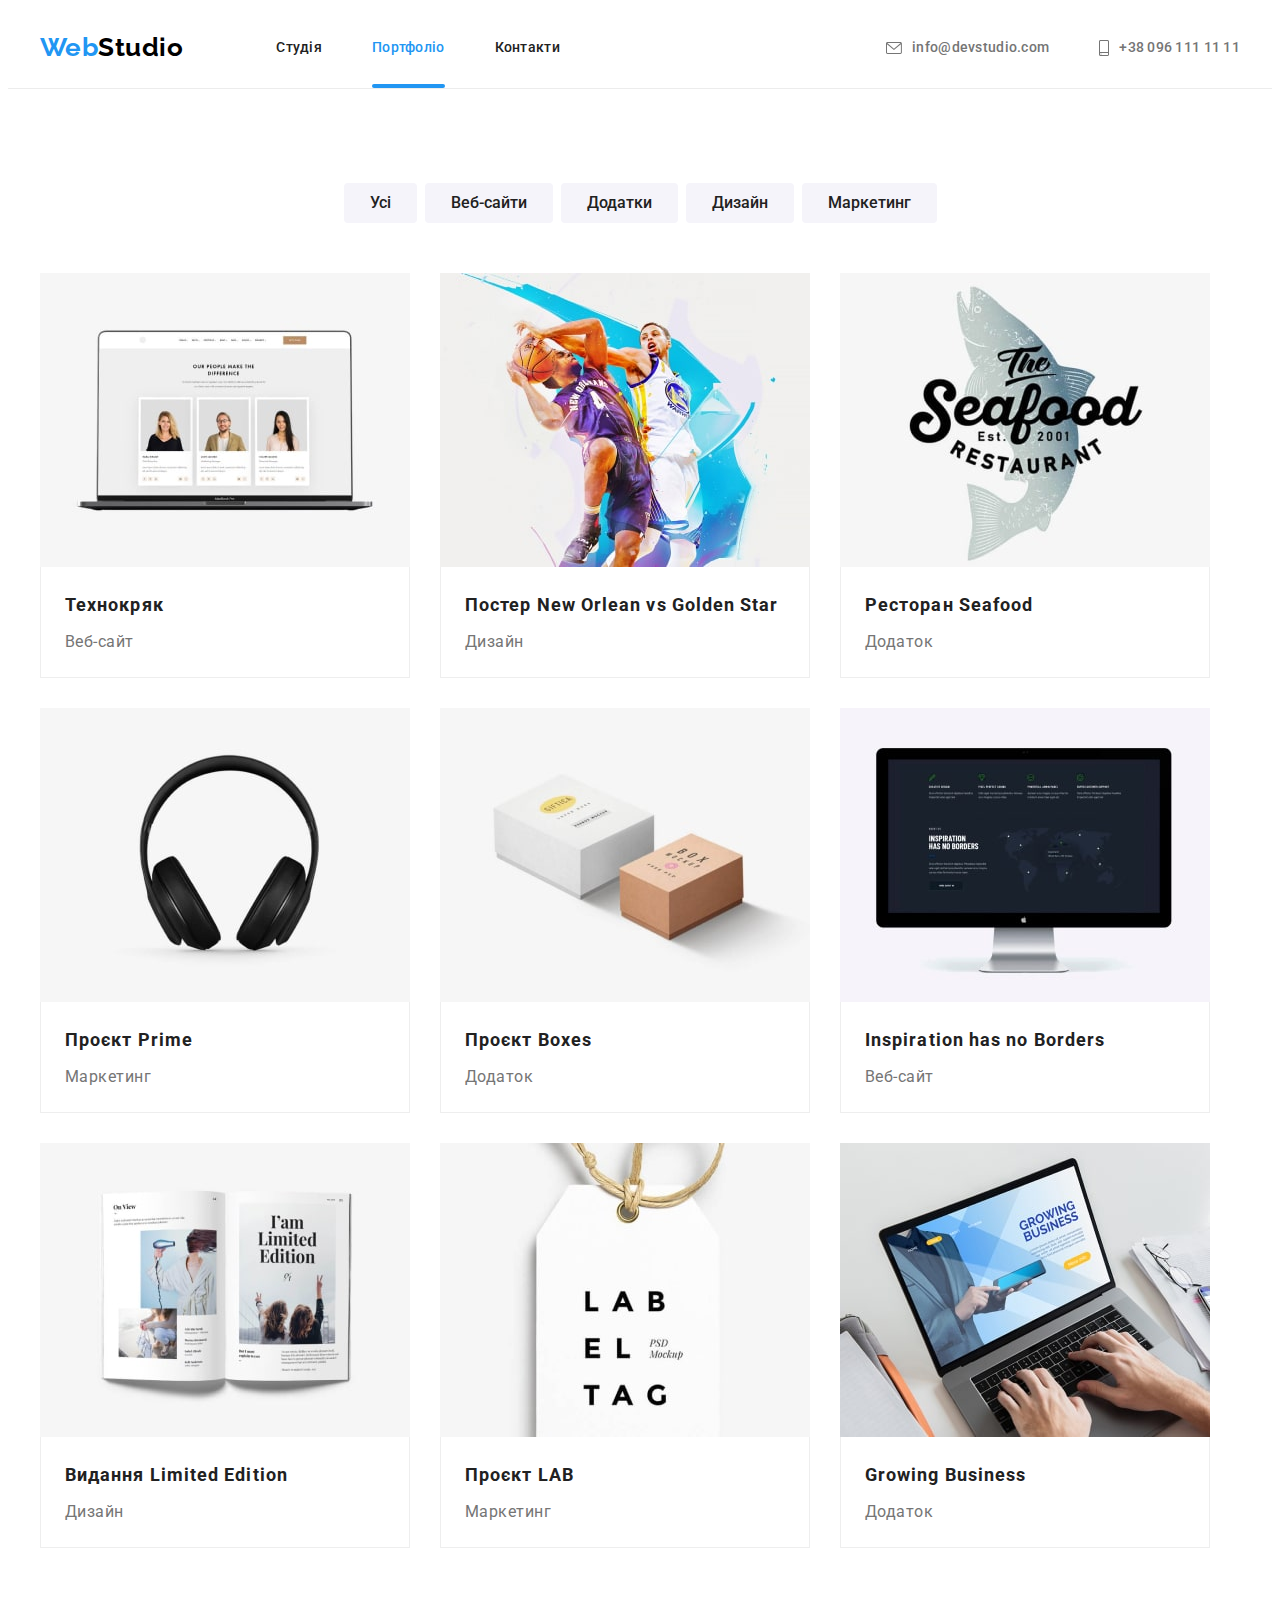
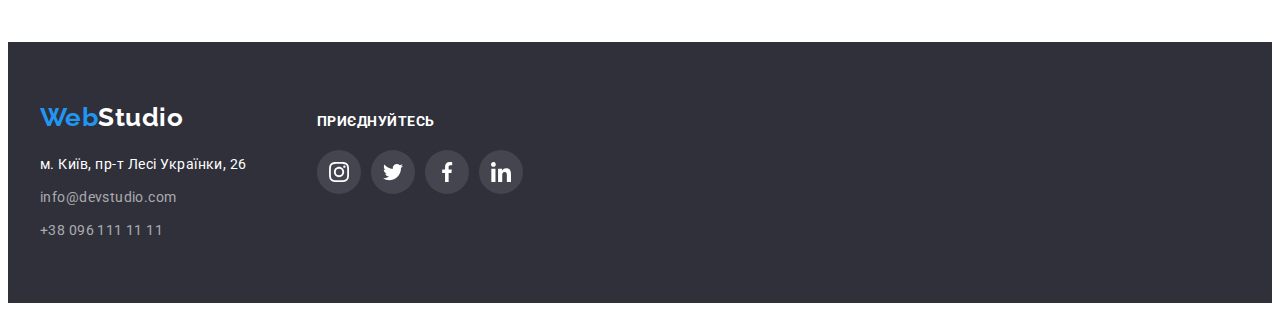
==== portfolio.html @ 1878b2ed "line on nav" ====
<!DOCTYPE html>
<html lang="uk">
	<head>
		<meta charset="UTF-8" />
		<meta http-equiv="X-UA-Compatible" content="IE=edge" />
		<meta name="viewport" content="width=device-width, initial-scale=1.0" />
		<title>Document</title>
		<link rel="preconnect" href="https://fonts.googleapis.com" />
		<link rel="preconnect" href="https://fonts.gstatic.com" crossorigin />
		<link
			href="https://fonts.googleapis.com/css2?family=Raleway:wght@700&family=Roboto:wght@400;500;700;900&display=swap"
			rel="stylesheet"
		/>
		<link
			rel="stylesheet"
			href="https://cdnjs.cloudflare.com/ajax/libs/modern-normalize/1.1.0/modern-normalize.min.css"
			integrity="sha512-wpPYUAdjBVSE4KJnH1VR1HeZfpl1ub8YT/NKx4PuQ5NmX2tKuGu6U/JRp5y+Y8XG2tV+wKQpNHVUX03MfMFn9Q=="
			crossorigin="anonymous"
			referrerpolicy="no-referrer"
		/>
		<link rel="stylesheet" href="./css/styles.css" />
	</head>

	<body>
		<header class="main-header">
			<div class="container page-header">
				<nav class="main-nav">
					<a href="./index.html" lang="en" class="logo"><span class="accent">Web</span>Studio </a>
					<ul class="site-nav">
						<li class="item"><a href="./index.html" class="link">Студія</a></li>
						<li class="item"><a href="./portfolio.html" class="link current">Портфоліо</a></li>
						<li class="item"><a href="" class="link">Контакти</a></li>
					</ul>
				</nav>
				<ul class="contacts">
					<li class="item">
						<a href="mailto:info@devstudio.com" class="link">
							<svg class="item-mail" width="16px" height="12px">
								<use href="./images/symbol-defs.svg#icon-envelope"></use>
							</svg>
							info@devstudio.com</a
						></li
					>
					<li class="item"
						><a href="tel:+380961111111" class="link">
							<svg class="item-phone" width="10px" height="16px">
								<use href="./images/symbol-defs.svg#icon-smartphone"></use>
							</svg>
							+38 096 111 11 11</a
						></li
					>
				</ul>
			</div>
		</header>
		<main>
			<section class="section">
				<div class="container">
					<h1 class="filter-title">Портфоліо</h1>
					<ul class="filter">
						<li class="item"><button type="button" class="filter-button">Усі</button></li>
						<li class="item"><button type="button" class="filter-button">Веб-сайти</button></li>
						<li class="item"><button type="button" class="filter-button">Додатки</button></li>
						<li class="item"><button type="button" class="filter-button">Дизайн</button></li>
						<li class="item"><button type="button" class="filter-button">Маркетинг</button></li>
					</ul>

					<ul class="element">
						<li class="works">
							<a href="" class="list">
								<div class="works-thumb">
									<img src="./images/p1.jpg" alt="Технокряк" width="370" height="294" />
									<p class="works-resource">Ресурс пропонує комплексні пропозиції з різним рівнем функціоналу та сервісів. Все це дозволить
										відвідувачу отримати вичерпні відомості про компанію чи приватну особу.</p>
								</div>
								<div class="works-content">
									<h2 class="element-title">Технокряк</h2>
									<p class="element-text">Веб-сайт</p>
								</div>
							</a>
						</li>
						<li class="works">
							<a href="" class="list">
								<img src="./images/p2.jpg" alt="Баскетболісти" width="370" height="294" />
								<div class="works-content">
									<h2 class="element-title">Постер <span lang="en">New Orlean vs Golden Star</span></h2>
									<p class="element-text">Дизайн</p>
								</div>
							</a>
						</li>
						<li class="works">
							<a href="" class="list">
								<img src="./images/p3.jpg" alt="Назва ресторану" width="370" height="294" />
								<div class="works-content">
									<h2 class="element-title">Ресторан <span lang="en">Seafood</span></h2>
									<p class="element-text">Додаток</p>
								</div>
							</a>
						</li>

						<li class="works">
							<a href="" class="list">
								<img src="./images/p4.jpg" alt="Навушники" width="370" height="294" />
								<div class="works-content">
									<h2 class="element-title">Проєкт <span lang="en">Prime</span></h2>
									<p class="element-text">Маркетинг</p>
								</div>
							</a>
						</li>
						<li class="works">
							<a href="" class="list">
								<img src="./images/p5.jpg" alt="Коробки" width="370" height="294" />
								<div class="works-content">
									<h2 class="element-title">Проєкт <span lang="en">Boxes</span></h2>
									<p class="element-text">Додаток</p>
								</div>
							</a>
						</li>
						<li class="works">
							<a href="" class="list">
								<img src="./images/p6.jpg" alt="Монитор" width="370" height="294" />
								<div class="works-content">
									<h2 class="element-title"><span lang="en">Inspiration has no Borders</span></h2>
									<p class="element-text">Веб-сайт</p>
								</div>
							</a>
						</li>
						<li class="works">
							<a href="" class="list">
								<img src="./images/p7.jpg" alt="Журнал" width="370" height="294" />
								<div class="works-content">
									<h2 class="element-title">Видання <span lang="en">Limited Edition</span></h2>
									<p class="element-text">Дизайн</p>
								</div>
							</a>
						</li>
						<li class="works">
							<a href="" class="list">
								<img src="./images/p8.jpg" alt="Бирка" width="370" height="294" />
								<div class="works-content">
									<h2 class="element-title">Проєкт <span lang="en">LAB</span></h2>
									<p class="element-text">Маркетинг</p>
								</div>
							</a>
						</li>
						<li class="works">
							<a href="" class="list">
								<img src="./images/p9.jpg" alt="Ноутбук" width="370" height="294" />
								<div class="works-content">
									<h2 class="element-title"><span lang="en">Growing Business</span></h2>
									<p class="element-text">Додаток</p>
								</div>
							</a>
						</li>
					</ul>
				</div>
			</section>
		</main>
		<footer class="page-footer">
			<div class="container footer-all">
				<div class="first-part-footer">
					<a href="./index.html" lang="en" class="logo-footer"><span class="accent">Web</span>Studio</a>
					<address class="offline-address">
						м. Київ, пр-т Лесі Українки, 26 <br />
						<div class="contacts-footer">
							<a href="mailto:info@devstudio.com" class="link-footer">info@devstudio.com</a> <br />
							<a href="tel:+380961111111" class="link-footer">+38 096 111 11 11</a>
						</div>
					</address>
				</div>
				<div class="come-back">
					<p class="connection-social">приєднуйтесь</p>
					<ul class="net-item-social">
						<li class="item-social"
							><a href="" class="social-link"
								><svg class="team-social">
									<use href="./images/symbol-defs.svg#icon-instagram"></use></svg></a
						></li>
						<li class="item-social"
							><a href="" class="social-link"
								><svg class="team-social">
									<use href="./images/symbol-defs.svg#icon-twitter"></use></svg></a
						></li>
						<li class="item-social"
							><a href="" class="social-link"
								><svg class="team-social">
									<use href="./images/symbol-defs.svg#icon-facebook"></use></svg></a
						></li>
						<li class="item-social"
							><a href="" class="social-link"
								><svg class="team-social">
									<use href="./images/symbol-defs.svg#icon-linkedin"></use></svg></a
						></li>
					</ul>
				</div>
			</div>
		</footer>
	</body>
</html>
---- css/styles.css ----
:root {
	--primary-text-color: #757575;
	--title-text-color: #212121;
	--accent-color: #2196f3;
	--primary-bg-color: #f5f5f5;
	--bg-button: #f5f4fa;
	--accent-button-color: #ffffff;
	--card-set-gap: 30px;
	--timing-function: cubic-bezier(0.4, 0, 0.2, 1);
}
body {
	color: var(--title-text-color);
	/* background: var(--primary-bg-color); */
	font-family: Roboto, sans-serif;
	letter-spacing: 0.03em;
}

h1,
h2,
h3,
h4,
p {
	margin: 0;
}

ul {
	list-style: none;
	margin: 0;
	padding: 0;
}
img {
	display: block;
	max-width: 100%;
}

.section {
	padding-top: 94px;
	padding-bottom: 94px;
}
.middle {
	padding-top: 0;
}

.main-header {
	border-bottom: 1px solid #ececec;
}
.page-header {
	display: flex;
	align-items: center;
	justify-content: space-between;
	margin-left: auto;
}
.container {
	padding-left: 15px;
	padding-right: 15px;
	margin-left: auto;
	margin-right: auto;
	width: 1200px;
}

.main-nav {
	display: flex;
	align-items: center;
}
.logo {
	display: block;
	padding-top: 24px;
	padding-bottom: 25px;

	color: #000000;
	font-family: Raleway, sans-serif;
	font-weight: 700;
	font-size: 26px;
	line-height: 1.19;
	text-decoration: none;
}
.accent {
	color: var(--accent-color);
}
.link {
	display: flex;
	align-items: center;
	justify-content: center;
	position: relative;
	padding-top: 32px;
	padding-bottom: 32px;

	color: var(--primary-text-color);
	font-weight: 500;
	font-size: 14px;
	line-height: 1.14;
	letter-spacing: 0.02em;
	text-decoration: none;
}
.link:hover,
.link:focus {
	color: var(--accent-color);
}
.link:hover svg,
.link:focus svg {
	fill: var(--accent-color);
}

.site-nav {
	display: flex;
	margin-left: 93px;
}
.site-nav .item:not(:last-child) {
	margin-right: 50px;
}
.site-nav a {
	color: var(--title-text-color);
}
.site-nav a:hover,
.site-nav a:focus {
	color: var(--accent-color);
}
.site-nav .link.current {
	color: var(--accent-color);
}

.link.current::after {
	content: "";
	display: block;
	position: absolute;
	left: 0;
	bottom: 0;
	width: 100%;
	height: 4px;

	background: #2196f3;
	border-radius: 2px;
}

.contacts {
	display: flex;
	align-items: center;
}
.contacts .item + .item {
	margin-left: 50px;
}
.item-mail,
.item-phone {
	margin-right: 10px;
	fill: var(--primary-text-color);
}
.item-mail:hover,
.item-phone:hover,
.item-mail:focus,
.item-phone:focus {
	fill: var(--accent-color);
}

.filter-title {
	display: none;
}
.filter {
	display: flex;
	justify-content: center;
	margin-bottom: 50px;
}
.filter .item + .item {
	margin-left: 8px;
}
.filter-button {
	display: inline-block;
	/* box-shadow: 0px 3px 1px rgba(0, 0, 0, 0.1), 0px 1px 2px rgba(0, 0, 0, 0.08), 0px 2px 2px rgba(0, 0, 0, 0.12); */
	border-radius: 4px;
	padding: 6px 25px;
	min-width: 73px;
	text-align: center;
	border: 1px solid transparent;

	color: var(--title-text-color);
	background-color: var(--bg-button);
	font-family: inherit;
	font-weight: 500;
	font-size: 16px;
	line-height: 1.62;
	cursor: pointer;
	text-decoration: none;
}
.filter-button:not(:first-child) {
	padding: 6px 22px;
}
.filter-button:hover,
.filter-button:focus {
	color: var(--accent-button-color);
	background-color: var(--accent-color);
	box-shadow: 0px 3px 1px rgba(0, 0, 0, 0.1), 0px 1px 2px rgba(0, 0, 0, 0.08), 0px 2px 2px rgba(0, 0, 0, 0.12);
}
.element {
	padding: 0;
	margin: 0;
	list-style: none;
	display: flex;
	flex-wrap: wrap;
	margin-left: calc(-1 * var(--card-set-gap));
	margin-top: calc(-1 * var(--card-set-gap));
}
.works {
	flex-basis: calc(100% / 3-var(--card-set-gap));
	margin-left: var(--card-set-gap);
	margin-top: var(--card-set-gap);
	background-color: #ffffff;
}
.works-thumb {
	position: relative;
}
.works-thumb::before {
	content: "";
	display: inline-block;
	position: absolute;
	top: 0;
	left: 0;
	width: 100%;
	height: 100%;
	background: rgba(33, 150, 243, 0.9);
	opacity: 0;
	transform: translateY(100%);
}
.works-thumb:hover::before {
	opacity: 1;
}

.works-resource {
	display: block;
	position: absolute;
	opacity: 0;
	width: 322px;
	top: 50%;
	left: 50%;
	transform: translate(-50%, -50%);

	font-size: 18px;
	line-height: 1.56;
	color: #ffffff;
}
.works-resource:hover {
	opacity: 1;
}

.works:hover,
.works:focus {
	box-shadow: 0px 1px 1px rgba(0, 0, 0, 0.12), 0px 4px 4px rgba(0, 0, 0, 0.06), 1px 4px 6px rgba(0, 0, 0, 0.16);
}

.works:hover .works-thumb::before {
	transform: translateX(0);
}
.list {
	text-decoration: none;
}

.works-content {
	padding: 20px 24px;
	border: 1px solid #eeeeee;
	border-top: none;
}
.element-title {
	color: var(--title-text-color);
	font-weight: 700;
	font-size: 18px;
	line-height: 2;
	letter-spacing: 0.06em;
}
.element-text {
	margin-top: 4px;

	color: var(--primary-text-color);
	font-size: 16px;
	line-height: 1.88;
}
.logo-footer {
	display: block;

	color: var(--accent-button-color);
	font-family: Raleway, sans-serif;
	font-weight: 700;
	font-size: 26px;
	line-height: 1.19;
	text-decoration: none;
}

.top-title {
	text-align: center;
	margin-top: 0;
	margin-bottom: 0;
	padding: 200px 0;
}

.page-footer {
	padding-top: 60px;
	padding-bottom: 60px;
}
.page-footer,
.top-title {
	background: #2f303a;
	justify-content: center;
}
.overlay {
	max-width: 1600px;
	height: 600px;
	margin-left: auto;
	margin-right: auto;
	background: #c4c4c4;
	background-image: linear-gradient(to right, rgba(47, 48, 58, 0.4), rgba(47, 48, 58, 0.4)),
		url("../images/overlay.jpg");
	background-repeat: no-repeat;
	background-size: cover;
	background-position: center;
}

.offline-address {
	display: block;
	margin-top: 20px;

	font-style: normal;
	font-size: 14px;
	line-height: 1.71;
	color: #ffffff;
}

.link-footer {
	display: inline-block;
	margin-top: 9px;

	font-family: Roboto, sans-serif;
	letter-spacing: 0.03em;
	font-size: 14px;
	line-height: 1.71;
	color: rgba(255, 255, 255, 0.6);
	text-decoration: none;
}
.link-footer:hover,
.link-footer:focus {
	color: var(--accent-color);
}

.title {
	margin-bottom: 30px;
	width: 600px;
	margin-left: auto;
	margin-right: auto;

	font-weight: 900;
	font-size: 44px;
	line-height: 1.36;
	text-align: center;
	letter-spacing: 0.06em;
	text-transform: uppercase;
	color: #ffffff;
}
.title-button {
	padding: 10px 32px;

	font-family: inherit;
	font-weight: 700;
	font-size: 16px;
	line-height: 1.88;
	display: inline-block;
	align-items: center;
	text-align: center;
	letter-spacing: 0.06em;
	color: #ffffff;
	background: #2196f3;
	box-shadow: 0px 4px 4px rgba(0, 0, 0, 0.15);
	border-radius: 4px;
	border-color: transparent;
}
.benefits-main {
	display: flex;
}

.benefits-title {
	display: none;
}
.benefits-main .item + .item {
	margin-left: 30px;
}

.item-card {
	display: flex;
	height: 120px;
	background-color: #f5f4fa;
	border-radius: 4px;
	margin-bottom: 30px;
	justify-content: center;
	align-items: center;
}
.icon-card {
	width: 70px;
	height: 70px;
}
/* .icon-antenna::before {
	background-image: url(../images/antenna.svg);
}
.icon-clock::before {
	background-image: url(../images/clock.svg);
}
.icon-diagram::before{
	background-image: url(../images/diagram.svg);
}
.icon-astronaut::before{
	background-image: url(../images/astronaut.svg);
} */

.benefits {
	font-weight: 700;
	font-size: 14px;
	line-height: 1.14;
	text-transform: uppercase;

	color: var(--title-text-color);
}
.benefits-text {
	margin-top: 10px;
	width: 270px;

	font-size: 14px;
	line-height: 1.71;
	color: var(--primary-text-color);
}
.title-section {
	font-weight: 700;
	font-size: 36px;
	line-height: 1.17;
	text-align: center;
	color: var(--title-text-color);
}
.work-example {
	display: flex;
	margin-top: 50px;
}

.work-example .item + .item {
	margin-left: 30px;
}
.work-example .item {
	position: relative;
}
.work-example .item::before {
	content: "";
	display: inline-block;
	position: absolute;
	bottom: 0;
	left: 0;

	width: 100%;
	height: 70px;
	background: rgba(47, 48, 58, 0.8);
}
.works-name {
	position: absolute;
	display: block;
	top: 50%;
	left: 50%;
	transform: translate(-50%, -50%);
	font-weight: 700;
	font-size: 14px;
	line-height: 1.14;

	text-transform: uppercase;

	color: #ffffff;
}
.team-all {
	background: #f5f4fa;
}
.our-team {
	display: flex;
	margin-top: 50px;
}
.our-team .team + .team {
	margin-left: 30px;
}
.team {
	background: var(--accent-button-color);
	box-shadow: 0px 1px 3px rgba(0, 0, 0, 0.12), 0px 1px 1px rgba(0, 0, 0, 0.14), 0px 2px 1px rgba(0, 0, 0, 0.2);
	border-radius: 0px 0px 4px 4px;
}
.team-text {
	padding: 30px 0;
}
.team-people {
	font-weight: 500;
	font-size: 16px;
	line-height: 1.19;
	text-align: center;
	color: var(--title-text-color);
}
.team-profession {
	margin-top: 10px;

	font-size: 16px;
	line-height: 1.19;
	text-align: center;
	color: var(--primary-text-color);
}
.team-item-social {
	display: flex;
	justify-content: center;
	margin-top: 16px;
}
.social-link {
	width: 44px;
	height: 44px;
	background-color: var(--accent-button-color);
	border-radius: 50%;
	display: flex;
	align-items: center;
	justify-content: center;
}
.social-link:hover,
.social-link:focus {
	background: var(--accent-color);
}
.social-link:hover svg,
.social-link:focus svg {
	fill: var(--accent-button-color);
}
.item-social {
	justify-content: center;
}

.item-social:not(:first-child) {
	margin-left: 10px;
}
.team-social {
	width: 20px;
	height: 20px;
	fill: #afb1b8;
}
.team-social:hover,
.team-social:focus {
	color: var(--accent-button-color);
}
.client {
	display: flex;
	gap: 30px;
	margin-top: 50px;
}

.client-link {
	width: 170px;
	height: 92px;
	border: 1px solid #afb1b8;
	border-radius: 4px;
	display: flex;
	align-items: center;
	justify-content: center;
}
.client-link:hover,
.client-link:focus {
	border: 1px solid #2196f3;
}
.client-link:hover svg,
.client-link:focus svg {
	fill: var(--accent-color);
}
.client-logo {
	width: 106px;
	height: 60px;
	fill: #afb1b8;
}
.connection-social {
	font-weight: 700;
	font-size: 14px;
	line-height: 1.14;
	text-transform: uppercase;

	color: var(--accent-button-color);
}
.net-item-social {
	display: flex;
	margin-top: 20px;
}
.net-item-social:not(:last-child) {
	margin-right: 10px;
}
.net-item-social .social-link {
	width: 44px;
	height: 44px;
	background-color: rgba(255, 255, 255, 0.1);
	border-radius: 50%;
	display: flex;
	align-items: center;
	justify-content: center;
}
.net-item-social .social-link:hover,
.net-item-social .social-link:focus {
	background: var(--accent-color);
}
.net-item-social .team-social {
	width: 20px;
	height: 20px;
	fill: var(--accent-button-color);
}
.footer-all {
	display: flex;
	gap: 70px;
	align-items: baseline;
}
/* .come-back {
	padding-top: 12px;
} */
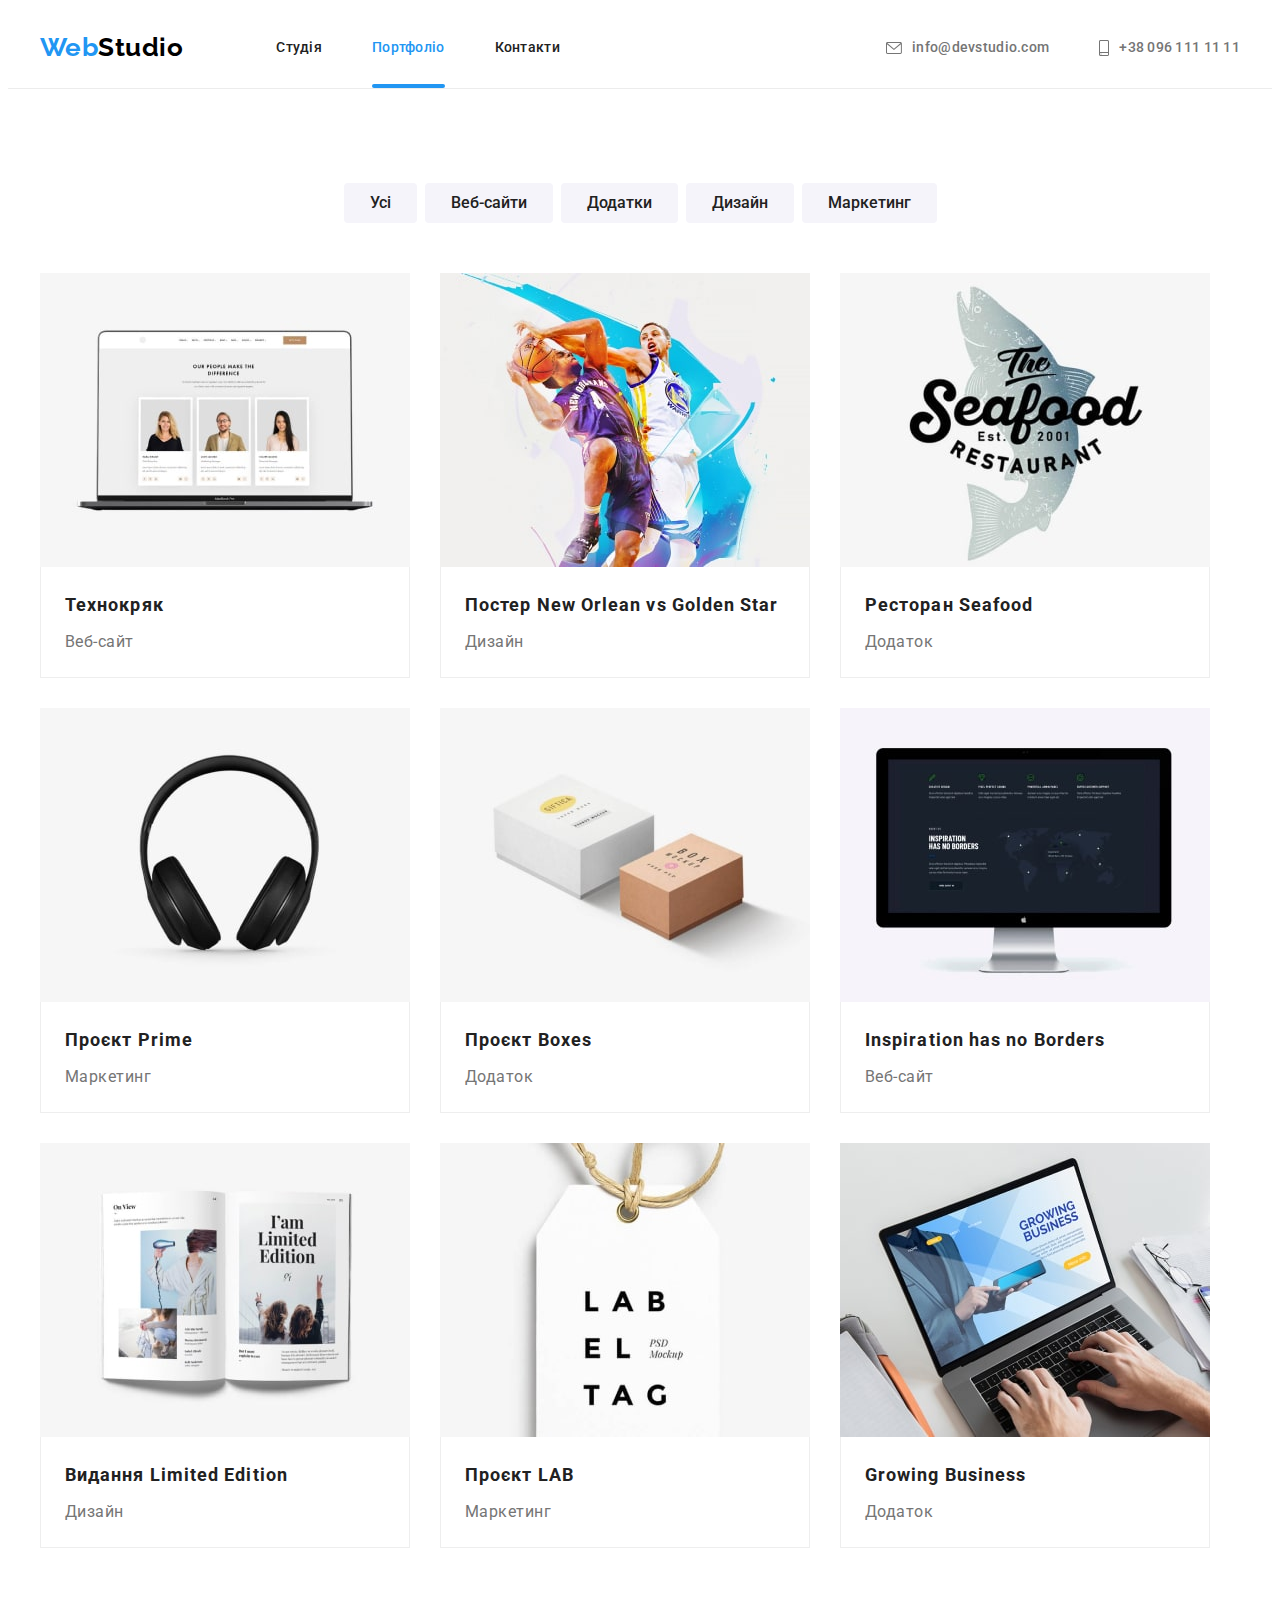
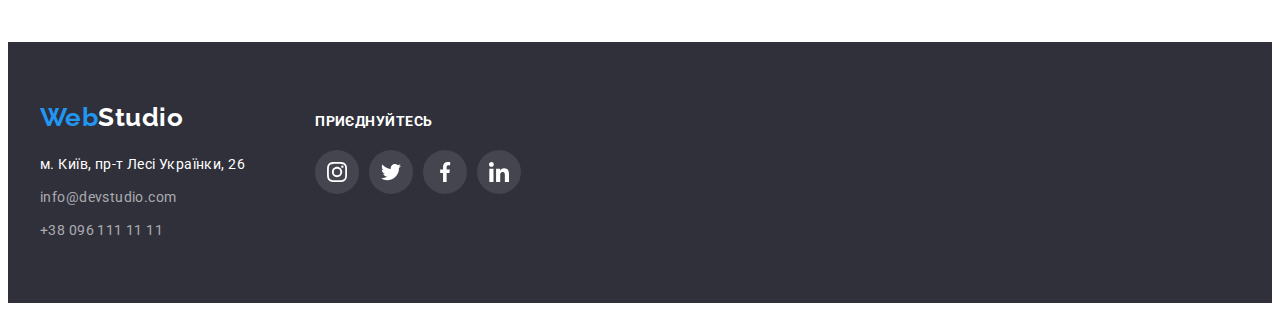
==== commit 2b073331: "street footer" ====
--- a/portfolio.html
+++ b/portfolio.html
@@ -69,8 +69,10 @@
 							<a href="" class="list">
 								<div class="works-thumb">
 									<img src="./images/p1.jpg" alt="Технокряк" width="370" height="294" />
-									<p class="works-resource">Ресурс пропонує комплексні пропозиції з різним рівнем функціоналу та сервісів. Все це дозволить
-										відвідувачу отримати вичерпні відомості про компанію чи приватну особу.</p>
+									<p class="works-resource"
+										>Ресурс пропонує комплексні пропозиції з різним рівнем функціоналу та сервісів. Все це дозволить
+										відвідувачу отримати вичерпні відомості про компанію чи приватну особу.</p
+									>
 								</div>
 								<div class="works-content">
 									<h2 class="element-title">Технокряк</h2>
@@ -80,7 +82,13 @@
 						</li>
 						<li class="works">
 							<a href="" class="list">
-								<img src="./images/p2.jpg" alt="Баскетболісти" width="370" height="294" />
+								<div class="works-thumb">
+									<img src="./images/p2.jpg" alt="Баскетболісти" width="370" height="294" />
+									<p class="works-resource"
+										>Ресурс пропонує комплексні пропозиції з різним рівнем функціоналу та сервісів. Все це дозволить
+										відвідувачу отримати вичерпні відомості про компанію чи приватну особу.</p
+									>
+								</div>
 								<div class="works-content">
 									<h2 class="element-title">Постер <span lang="en">New Orlean vs Golden Star</span></h2>
 									<p class="element-text">Дизайн</p>
@@ -89,7 +97,13 @@
 						</li>
 						<li class="works">
 							<a href="" class="list">
-								<img src="./images/p3.jpg" alt="Назва ресторану" width="370" height="294" />
+								<div class="works-thumb">
+									<img src="./images/p3.jpg" alt="Назва ресторану" width="370" height="294" />
+									<p class="works-resource"
+										>Ресурс пропонує комплексні пропозиції з різним рівнем функціоналу та сервісів. Все це дозволить
+										відвідувачу отримати вичерпні відомості про компанію чи приватну особу.</p
+									>
+								</div>
 								<div class="works-content">
 									<h2 class="element-title">Ресторан <span lang="en">Seafood</span></h2>
 									<p class="element-text">Додаток</p>
@@ -99,7 +113,13 @@
 
 						<li class="works">
 							<a href="" class="list">
-								<img src="./images/p4.jpg" alt="Навушники" width="370" height="294" />
+								<div class="works-thumb">
+									<img src="./images/p4.jpg" alt="Навушники" width="370" height="294" />
+									<p class="works-resource"
+										>Ресурс пропонує комплексні пропозиції з різним рівнем функціоналу та сервісів. Все це дозволить
+										відвідувачу отримати вичерпні відомості про компанію чи приватну особу.</p
+									>
+								</div>
 								<div class="works-content">
 									<h2 class="element-title">Проєкт <span lang="en">Prime</span></h2>
 									<p class="element-text">Маркетинг</p>
@@ -108,7 +128,13 @@
 						</li>
 						<li class="works">
 							<a href="" class="list">
-								<img src="./images/p5.jpg" alt="Коробки" width="370" height="294" />
+								<div class="works-thumb">
+									<img src="./images/p5.jpg" alt="Коробки" width="370" height="294" />
+									<p class="works-resource"
+										>Ресурс пропонує комплексні пропозиції з різним рівнем функціоналу та сервісів. Все це дозволить
+										відвідувачу отримати вичерпні відомості про компанію чи приватну особу.</p
+									>
+								</div>
 								<div class="works-content">
 									<h2 class="element-title">Проєкт <span lang="en">Boxes</span></h2>
 									<p class="element-text">Додаток</p>
@@ -117,7 +143,13 @@
 						</li>
 						<li class="works">
 							<a href="" class="list">
-								<img src="./images/p6.jpg" alt="Монитор" width="370" height="294" />
+								<div class="works-thumb">
+									<img src="./images/p6.jpg" alt="Монитор" width="370" height="294" />
+									<p class="works-resource"
+										>Ресурс пропонує комплексні пропозиції з різним рівнем функціоналу та сервісів. Все це дозволить
+										відвідувачу отримати вичерпні відомості про компанію чи приватну особу.</p
+									>
+								</div>
 								<div class="works-content">
 									<h2 class="element-title"><span lang="en">Inspiration has no Borders</span></h2>
 									<p class="element-text">Веб-сайт</p>
@@ -126,7 +158,13 @@
 						</li>
 						<li class="works">
 							<a href="" class="list">
-								<img src="./images/p7.jpg" alt="Журнал" width="370" height="294" />
+								<div class="works-thumb">
+									<img src="./images/p7.jpg" alt="Журнал" width="370" height="294" />
+									<p class="works-resource"
+										>Ресурс пропонує комплексні пропозиції з різним рівнем функціоналу та сервісів. Все це дозволить
+										відвідувачу отримати вичерпні відомості про компанію чи приватну особу.</p
+									>
+								</div>
 								<div class="works-content">
 									<h2 class="element-title">Видання <span lang="en">Limited Edition</span></h2>
 									<p class="element-text">Дизайн</p>
@@ -135,7 +173,13 @@
 						</li>
 						<li class="works">
 							<a href="" class="list">
-								<img src="./images/p8.jpg" alt="Бирка" width="370" height="294" />
+								<div class="works-thumb">
+									<img src="./images/p8.jpg" alt="Бирка" width="370" height="294" />
+									<p class="works-resource"
+										>Ресурс пропонує комплексні пропозиції з різним рівнем функціоналу та сервісів. Все це дозволить
+										відвідувачу отримати вичерпні відомості про компанію чи приватну особу.</p
+									>
+								</div>
 								<div class="works-content">
 									<h2 class="element-title">Проєкт <span lang="en">LAB</span></h2>
 									<p class="element-text">Маркетинг</p>
@@ -144,7 +188,13 @@
 						</li>
 						<li class="works">
 							<a href="" class="list">
-								<img src="./images/p9.jpg" alt="Ноутбук" width="370" height="294" />
+								<div class="works-thumb">
+									<img src="./images/p9.jpg" alt="Ноутбук" width="370" height="294" />
+									<p class="works-resource"
+										>Ресурс пропонує комплексні пропозиції з різним рівнем функціоналу та сервісів. Все це дозволить
+										відвідувачу отримати вичерпні відомості про компанію чи приватну особу.</p
+									>
+								</div>
 								<div class="works-content">
 									<h2 class="element-title"><span lang="en">Growing Business</span></h2>
 									<p class="element-text">Додаток</p>
@@ -160,7 +210,9 @@
 				<div class="first-part-footer">
 					<a href="./index.html" lang="en" class="logo-footer"><span class="accent">Web</span>Studio</a>
 					<address class="offline-address">
-						м. Київ, пр-т Лесі Українки, 26 <br />
+						<a href="https://goo.gl/maps/oYYiF6B2jekayb8w8" target="_blank" rel="noopener noreferrer nofollow" class="link-footer-street"
+							>м. Київ, пр-т Лесі Українки, 26 <br
+						/></a>
 						<div class="contacts-footer">
 							<a href="mailto:info@devstudio.com" class="link-footer">info@devstudio.com</a> <br />
 							<a href="tel:+380961111111" class="link-footer">+38 096 111 11 11</a>
@@ -171,22 +223,22 @@
 					<p class="connection-social">приєднуйтесь</p>
 					<ul class="net-item-social">
 						<li class="item-social"
-							><a href="" class="social-link"
+							><a href="" class="social-link" aria-label="Instagram іконка"
 								><svg class="team-social">
 									<use href="./images/symbol-defs.svg#icon-instagram"></use></svg></a
 						></li>
 						<li class="item-social"
-							><a href="" class="social-link"
+							><a href="" class="social-link" aria-label="Twitter іконка"
 								><svg class="team-social">
 									<use href="./images/symbol-defs.svg#icon-twitter"></use></svg></a
 						></li>
 						<li class="item-social"
-							><a href="" class="social-link"
+							><a href="" class="social-link" aria-label="Facebook іконка"
 								><svg class="team-social">
 									<use href="./images/symbol-defs.svg#icon-facebook"></use></svg></a
 						></li>
 						<li class="item-social"
-							><a href="" class="social-link"
+							><a href="" class="social-link" aria-label="Linkedin іконка"
 								><svg class="team-social">
 									<use href="./images/symbol-defs.svg#icon-linkedin"></use></svg></a
 						></li>
--- a/css/styles.css
+++ b/css/styles.css
@@ -91,6 +91,7 @@
 	line-height: 1.14;
 	letter-spacing: 0.02em;
 	text-decoration: none;
+	transition: color 250ms var(--timing-function);
 }
 .link:hover,
 .link:focus {
@@ -110,6 +111,7 @@
 }
 .site-nav a {
 	color: var(--title-text-color);
+	transition: color 250ms var(--timing-function);
 }
 .site-nav a:hover,
 .site-nav a:focus {
@@ -143,6 +145,7 @@
 .item-phone {
 	margin-right: 10px;
 	fill: var(--primary-text-color);
+	transition: fill 250ms var(--timing-function);
 }
 .item-mail:hover,
 .item-phone:hover,
@@ -179,6 +182,8 @@
 	line-height: 1.62;
 	cursor: pointer;
 	text-decoration: none;
+	transition: color 250ms var(--timing-function), background-color 250ms var(--timing-function),
+		box-shadow 250ms var(--timing-function);
 }
 .filter-button:not(:first-child) {
 	padding: 6px 22px;
@@ -203,11 +208,13 @@
 	margin-left: var(--card-set-gap);
 	margin-top: var(--card-set-gap);
 	background-color: #ffffff;
+	transition: box-shadow 250ms var(--timing-function);
 }
 .works-thumb {
 	position: relative;
-}
-.works-thumb::before {
+	overflow: hidden;
+}
+/* .works-thumb::before {
 	content: "";
 	display: inline-block;
 	position: absolute;
@@ -218,38 +225,48 @@
 	background: rgba(33, 150, 243, 0.9);
 	opacity: 0;
 	transform: translateY(100%);
-}
-.works-thumb:hover::before {
-	opacity: 1;
-}
+	transition: transform 250ms var(--timing-function); */
+/* } */
+/* .works-thumb:hover::before {
+	opacity: 1; */
+/* } */
 
 .works-resource {
-	display: block;
+	/* display: block; */
 	position: absolute;
-	opacity: 0;
-	width: 322px;
-	top: 50%;
-	left: 50%;
-	transform: translate(-50%, -50%);
+
+	top: 0;
+	left: 0;
+	width: 100%;
+	height: 100%;
+	padding: 63px 24px;
 
 	font-size: 18px;
 	line-height: 1.56;
 	color: #ffffff;
-}
-.works-resource:hover {
-	opacity: 1;
-}
+	background: rgba(33, 150, 243, 0.9);
+	transform: translateY(100%);
+	opacity: 0;
+	transition: transform 250ms var(--timing-function), opacity 250ms var(--timing-function);
+}
+/* .works-resource:hover {
+	opacity: 1; */
+/* } */
 
 .works:hover,
 .works:focus {
 	box-shadow: 0px 1px 1px rgba(0, 0, 0, 0.12), 0px 4px 4px rgba(0, 0, 0, 0.06), 1px 4px 6px rgba(0, 0, 0, 0.16);
 }
 
-.works:hover .works-thumb::before {
+/* .works:hover .works-thumb::before {
 	transform: translateX(0);
-}
+} */
 .list {
 	text-decoration: none;
+}
+.list:hover .works-resource {
+	transform: translateY(0%);
+	opacity: 1;
 }
 
 .works-content {
@@ -331,9 +348,25 @@
 	line-height: 1.71;
 	color: rgba(255, 255, 255, 0.6);
 	text-decoration: none;
+	transition: color 250ms var(--timing-function);
 }
 .link-footer:hover,
 .link-footer:focus {
+	color: var(--accent-color);
+}
+.link-footer-street {
+	display: inline-block;
+	font-family: "Roboto", sans-serif;
+
+	font-size: 14px;
+	line-height: 1.71;
+	letter-spacing: 0.03em;
+	color: #ffffff;
+	text-decoration: none;
+	transition: color 250ms var(--timing-function);
+}
+.link-footer-street:hover,
+.link-footer-street:focus {
 	color: var(--accent-color);
 }
 
@@ -368,6 +401,52 @@
 	border-radius: 4px;
 	border-color: transparent;
 }
+.backdrop {
+	position: fixed;
+	top: 0;
+	left: 0;
+	width: 100%;
+	height: 100%;
+	background: rgba(0, 0, 0, 0.2);
+}
+.backdrop.is-hidden {
+	opacity: 0;
+	pointer-events: none;
+	visibility: hidden;
+}
+.backdrop.is-hidden .modal {
+	transform: translate(-50%, -50%) scale(0.7);
+}
+.modal {
+	position: absolute;
+	top: 50%;
+	left: 50%;
+
+	display: flex;
+	justify-content: end;
+
+	min-width: 528px;
+	min-height: 581px;
+
+	background: #ffffff;
+	box-shadow: 0px 1px 3px rgba(0, 0, 0, 0.12), 0px 1px 1px rgba(0, 0, 0, 0.14), 0px 2px 1px rgba(0, 0, 0, 0.2);
+	border-radius: 4px;
+
+	transform: translate(-50%, -50%) scale(1);
+	transition: transform 250ms var(--timing-function);
+}
+.modal-close-button {
+	width: 30px;
+	height: 30px;
+	border-radius: 50%;
+	display: flex;
+	align-items: center;
+	justify-content: center;
+	background: #ffffff;
+	border: 1px solid rgba(0, 0, 0, 0.1);
+	margin-top: 8px;
+	margin-right: 8px;
+}
 .benefits-main {
 	display: flex;
 }
@@ -452,10 +531,11 @@
 }
 .works-name {
 	position: absolute;
-	display: block;
-	top: 50%;
-	left: 50%;
-	transform: translate(-50%, -50%);
+	display: flex;
+	bottom: 27px;
+	left: 107px;
+	align-items: center;
+	justify-content: center;
 	font-weight: 700;
 	font-size: 14px;
 	line-height: 1.14;
@@ -510,6 +590,7 @@
 	display: flex;
 	align-items: center;
 	justify-content: center;
+	transition: background 250ms var(--timing-function), fill 250ms var(--timing-function);
 }
 .social-link:hover,
 .social-link:focus {
@@ -530,6 +611,7 @@
 	width: 20px;
 	height: 20px;
 	fill: #afb1b8;
+	transition: color 250ms var(--timing-function);
 }
 .team-social:hover,
 .team-social:focus {
@@ -549,6 +631,7 @@
 	display: flex;
 	align-items: center;
 	justify-content: center;
+	transition: border 250ms var(--timing-function), fill 250ms var(--timing-function);
 }
 .client-link:hover,
 .client-link:focus {
@@ -586,6 +669,7 @@
 	display: flex;
 	align-items: center;
 	justify-content: center;
+	transition: background 250ms var(--timing-function);
 }
 .net-item-social .social-link:hover,
 .net-item-social .social-link:focus {
